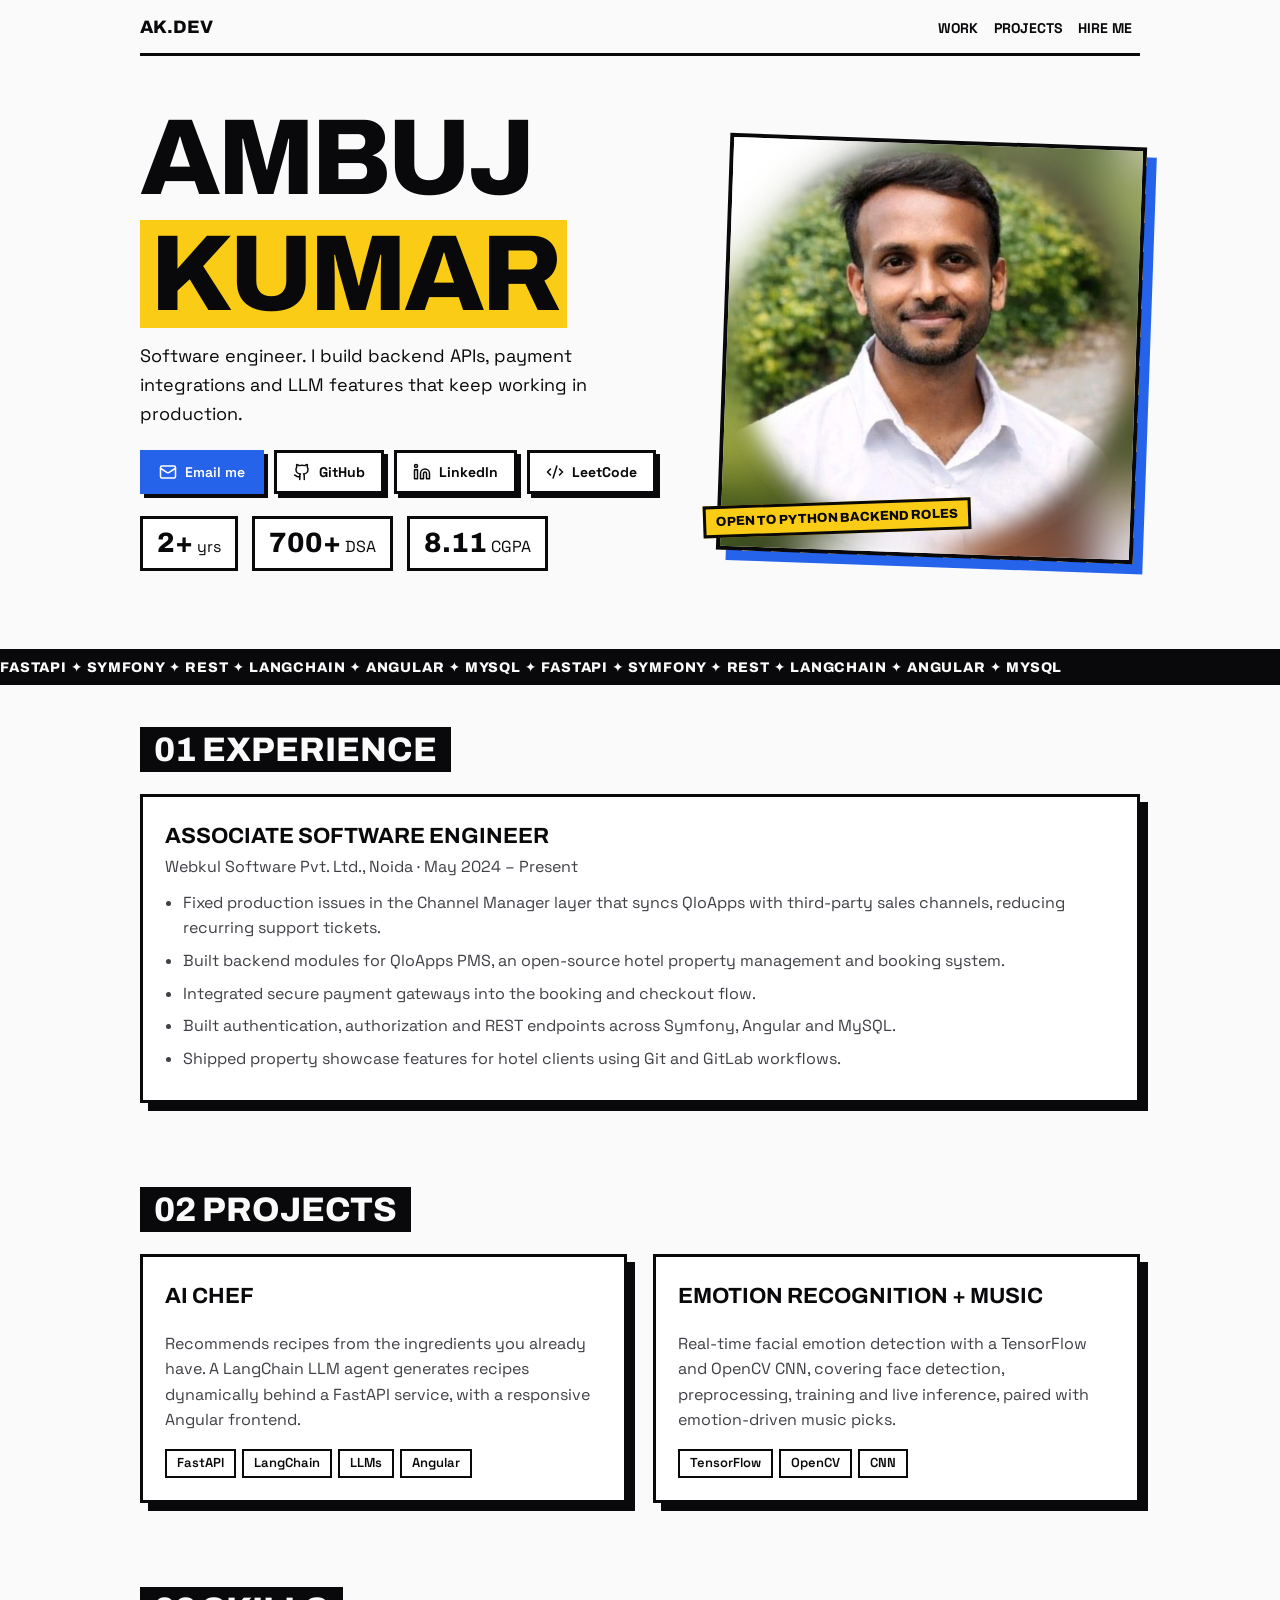
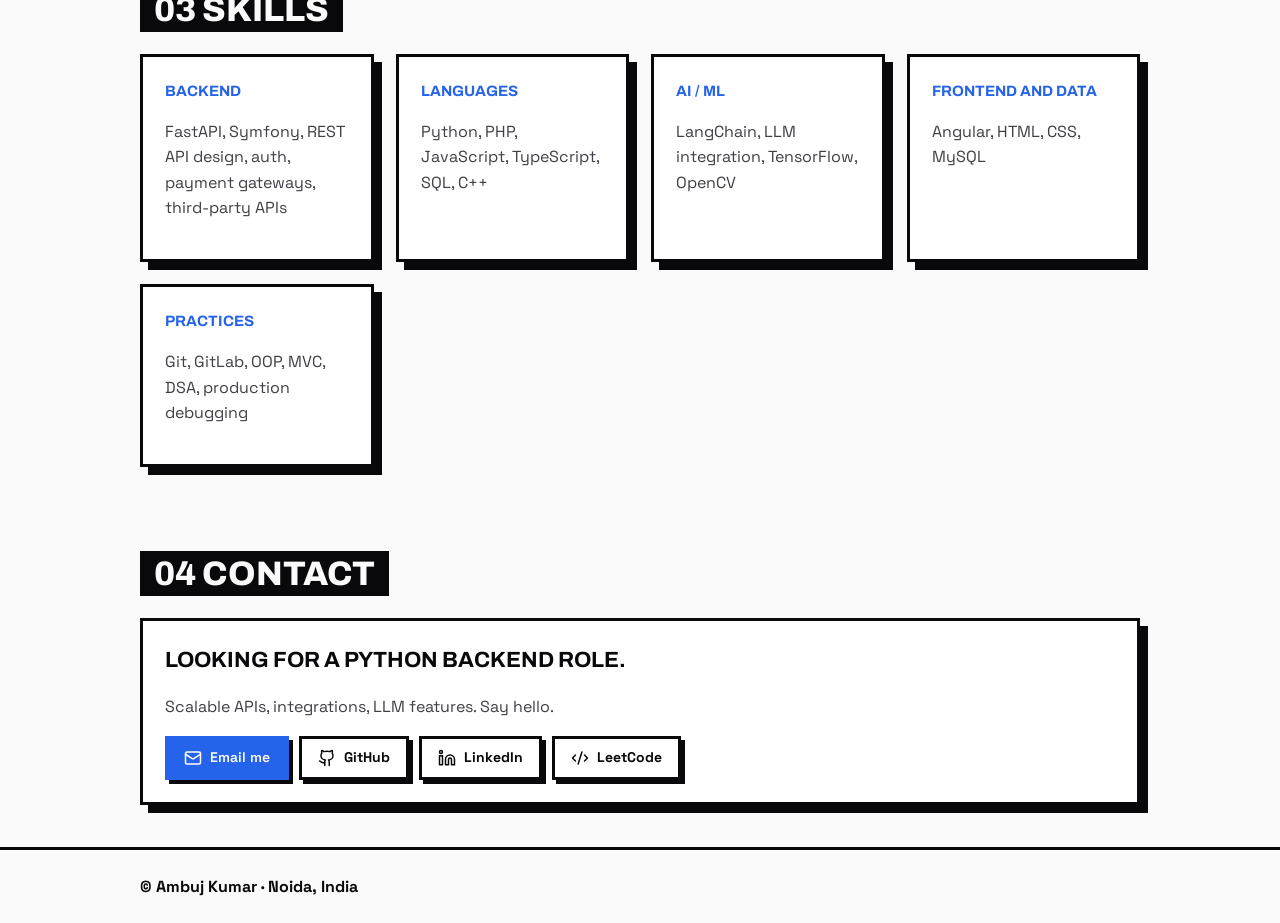
==== index.html @ 21d7652a "Add files via upload" ====
<!DOCTYPE html><html lang="en"><head><meta charset="utf-8"><meta name="viewport" content="width=device-width, initial-scale=1, viewport-fit=cover"><title>Ambuj Kumar · Software Engineer</title><meta name="description" content="Ambuj Kumar, software engineer. Python (FastAPI), Symfony, REST APIs and LLM integration. Open to Python backend roles."><meta property="og:title" content="Ambuj Kumar · Software Engineer"><meta property="og:description" content="Backend APIs that stay up. FastAPI, Symfony, payment integrations, LLM features."><meta property="og:type" content="website"><link rel="icon" href="data:image/svg+xml,%3Csvg xmlns=%27http://www.w3.org/2000/svg%27 viewBox=%270 0 32 32%27%3E%3Crect width=%2732%27 height=%2732%27 fill=%27%23FACC15%27/%3E%3Ctext x=%2716%27 y=%2723%27 font-size=%2720%27 font-weight=%27800%27 text-anchor=%27middle%27 font-family=%27Arial%27%3EAK%3C/text%3E%3C/svg%3E"><link rel="stylesheet" href="https://fonts.googleapis.com/css2?family=Archivo:wght@500;700;800&family=Space+Grotesk:wght@400;500;700&display=swap"><style>:root{--bg:#FAFAFA;--card:#FFFFFF;--line:#09090B;--t:#09090B;--m:#3F3F46;--a:#2563EB;--on:#FFFFFF;--y:#FACC15;--head:'Archivo',system-ui,sans-serif;--body:'Space Grotesk',system-ui,sans-serif;--r:0px;--rc:0px;color-scheme:light;box-sizing:border-box;padding-top:env(safe-area-inset-top,0px);padding-bottom:env(safe-area-inset-bottom,0px)}@media (prefers-color-scheme:dark){:root{--bg:#09090B;--card:#18181B;--line:#FAFAFA;--t:#FAFAFA;--m:#D4D4D8;--a:#60A5FA;--on:#09090B;--y:#FACC15;--head:'Archivo',system-ui,sans-serif;--body:'Space Grotesk',system-ui,sans-serif;--r:0px;--rc:0px;color-scheme:dark}}*{box-sizing:border-box}html{scroll-behavior:smooth}body{margin:0;background:var(--bg);color:var(--t);font:16px/1.6 var(--body)}
a{color:inherit}:focus-visible{outline:2px solid var(--a);outline-offset:3px}.w{max-width:var(--mw,1040px);margin:0 auto;padding:0 20px}
h1,h2,h3{font-family:var(--head);margin:0}.mt{color:var(--m)}.row{display:flex;gap:10px;flex-wrap:wrap}.lead{font-size:18px;max-width:540px;margin:14px 0 22px}
.btn{display:inline-flex;align-items:center;gap:8px;min-height:44px;padding:0 16px;border:1px solid var(--line);background:var(--card);color:var(--t);border-radius:var(--r,10px);text-decoration:none;font-size:14px;cursor:pointer;transition:border-color .2s,transform .2s}
.btn:hover{border-color:var(--a)}.btn.p{background:var(--a);color:var(--on);border-color:var(--a);font-weight:600}
.btn svg{width:18px;height:18px;fill:none;stroke:currentColor;stroke-width:2;stroke-linecap:round;stroke-linejoin:round}
.tg{display:flex;flex-wrap:wrap;gap:6px;margin-top:12px}.chip{font-size:13px;border:1px solid var(--line);border-radius:var(--rc,99px);padding:2px 10px;color:var(--m)}
ul{margin:10px 0 0;padding-left:18px}li{margin:7px 0;color:var(--m)}img.me{display:block;width:100%;aspect-ratio:1;object-fit:cover}
@media (prefers-reduced-motion:reduce){*{animation:none!important;transition:none!important;scroll-behavior:auto!important}}.btn{border-width:3px;font-weight:700;box-shadow:4px 4px 0 var(--line);transition:none}.btn:hover{transform:translate(-2px,-2px);box-shadow:6px 6px 0 var(--line)}.chip{border-width:2px;color:var(--t);font-weight:600}
.top{display:flex;justify-content:space-between;align-items:center;border-bottom:3px solid var(--line);min-height:56px;font:800 18px var(--head);text-transform:uppercase}.top a{font:700 14px var(--body);text-decoration:none;padding:12px 8px}
.hero{display:grid;grid-template-columns:1.3fr 1fr;gap:40px;align-items:center;padding:48px 0 56px}
h1{font-size:clamp(46px,9vw,108px);line-height:1;text-transform:uppercase;font-weight:800;letter-spacing:-.04em}h1 span{display:inline-block;margin-top:8px;background:var(--y);color:#09090B;padding:0 10px}
.ph{position:relative;transform:rotate(2deg)}.ph img{border:4px solid var(--line);box-shadow:10px 10px 0 var(--a)}.stk{position:absolute;left:-14px;bottom:20px;background:var(--y);color:#09090B;border:3px solid #09090B;font:800 13px var(--head);text-transform:uppercase;padding:6px 10px;transform:rotate(-4deg)}
.mq{background:var(--line);color:var(--bg);font:800 14px var(--head);text-transform:uppercase;padding:10px 0;overflow:hidden;white-space:nowrap;letter-spacing:.06em}
section{padding:42px 0}.sh{display:inline-block;background:var(--line);color:var(--bg);font:800 clamp(22px,4vw,34px) var(--head);text-transform:uppercase;padding:4px 14px;margin-bottom:22px}
.card{background:var(--card);border:3px solid var(--line);box-shadow:8px 8px 0 var(--line);padding:22px}.card h3{font-size:22px;text-transform:uppercase}.two{display:grid;grid-template-columns:1fr 1fr;gap:26px}
.sk{display:grid;grid-template-columns:repeat(auto-fit,minmax(230px,1fr));gap:22px}.sk h3{font-size:15px;color:var(--a);text-transform:uppercase}
.stats{display:flex;gap:14px;flex-wrap:wrap;margin:22px 0}.stats div{border:3px solid var(--line);background:var(--card);padding:8px 14px}.stats b{font:800 28px var(--head)}
footer{border-top:3px solid var(--line);padding:24px 0;font-weight:700}
@media (max-width:760px){.hero{grid-template-columns:1fr}.two{grid-template-columns:1fr}.ph{max-width:300px}}</style></head><body><svg width="0" height="0" style="position:absolute" aria-hidden="true"><symbol id="i-github" viewBox="0 0 24 24"><path d="M15 22v-4a4.8 4.8 0 0 0-1-3.5c3 0 6-2 6-5.5.08-1.25-.27-2.48-1-3.5.28-1.15.28-2.35 0-3.5 0 0-1 0-3 1.5-2.64-.5-5.36-.5-8 0C6 2 5 2 5 2c-.3 1.15-.3 2.35 0 3.5A5.4 5.4 0 0 0 4 9c0 3.5 3 5.5 6 5.5-.39.49-.68 1.05-.85 1.65S8.93 17.38 9 18v4"/><path d="M9 18c-4.51 2-5-2-7-2"/></symbol><symbol id="i-linkedin" viewBox="0 0 24 24"><path d="M16 8a6 6 0 0 1 6 6v7h-4v-7a2 2 0 0 0-2-2 2 2 0 0 0-2 2v7h-4v-7a6 6 0 0 1 6-6z"/><rect x="2" y="9" width="4" height="12"/><circle cx="4" cy="4" r="2"/></symbol><symbol id="i-mail" viewBox="0 0 24 24"><rect x="2" y="4" width="20" height="16" rx="2"/><path d="m22 7-8.97 5.7a1.94 1.94 0 0 1-2.06 0L2 7"/></symbol><symbol id="i-code" viewBox="0 0 24 24"><path d="m18 16 4-4-4-4"/><path d="m6 8-4 4 4 4"/><path d="m14.5 4-5 16"/></symbol></svg><div class="w"><div class="top"><span>AK.dev</span><span><a href="#e">Work</a><a href="#p">Projects</a><a href="#c">Hire me</a></span></div></div>
<div class="w"><div class="hero"><div><h1>Ambuj<br><span>Kumar</span></h1><p class="lead">Software engineer. I build backend APIs, payment integrations and LLM features that keep working in production.</p><div class="row"><a class="btn p" href="mailto:kumarambuj199@gmail.com"><svg aria-hidden="true"><use href="#i-mail"/></svg>Email me</a><a class="btn" href="https://github.com/Ambuj21"><svg aria-hidden="true"><use href="#i-github"/></svg>GitHub</a><a class="btn" href="https://www.linkedin.com/in/ambuj-kumar-3b5345197/"><svg aria-hidden="true"><use href="#i-linkedin"/></svg>LinkedIn</a><a class="btn" href="https://leetcode.com/Ambuj_12/"><svg aria-hidden="true"><use href="#i-code"/></svg>LeetCode</a></div>
<div class="stats"><div><b>2+</b> yrs</div><div><b>700+</b> DSA</div><div><b>8.11</b> CGPA</div></div></div>
<div class="ph"><img class="me" src="[data-uri]" alt="Ambuj Kumar"><div class="stk">Open to Python backend roles</div></div></div></div>
<div class="mq" aria-hidden="true">FastAPI ✦ Symfony ✦ REST ✦ LangChain ✦ Angular ✦ MySQL ✦ FastAPI ✦ Symfony ✦ REST ✦ LangChain ✦ Angular ✦ MySQL</div>
<div class="w"><section id="e"><div class="sh">01 Experience</div><div class="card"><h3>Associate Software Engineer</h3><div class="mt">Webkul Software Pvt. Ltd., Noida · May 2024 – Present</div><ul><li>Fixed production issues in the Channel Manager layer that syncs QloApps with third-party sales channels, reducing recurring support tickets.</li><li>Built backend modules for QloApps PMS, an open-source hotel property management and booking system.</li><li>Integrated secure payment gateways into the booking and checkout flow.</li><li>Built authentication, authorization and REST endpoints across Symfony, Angular and MySQL.</li><li>Shipped property showcase features for hotel clients using Git and GitLab workflows.</li></ul></div></section>
<section id="p"><div class="sh">02 Projects</div><div class="two"><article class="card"><h3>AI Chef</h3><p class="mt">Recommends recipes from the ingredients you already have. A LangChain LLM agent generates recipes dynamically behind a FastAPI service, with a responsive Angular frontend.</p><div class="tg"><span class="chip">FastAPI</span><span class="chip">LangChain</span><span class="chip">LLMs</span><span class="chip">Angular</span></div></article><article class="card"><h3>Emotion Recognition + Music</h3><p class="mt">Real-time facial emotion detection with a TensorFlow and OpenCV CNN, covering face detection, preprocessing, training and live inference, paired with emotion-driven music picks.</p><div class="tg"><span class="chip">TensorFlow</span><span class="chip">OpenCV</span><span class="chip">CNN</span></div></article></div></section>
<section><div class="sh">03 Skills</div><div class="sk"><div class="card"><h3>Backend</h3><p class="mt">FastAPI, Symfony, REST API design, auth, payment gateways, third-party APIs</p></div><div class="card"><h3>Languages</h3><p class="mt">Python, PHP, JavaScript, TypeScript, SQL, C++</p></div><div class="card"><h3>AI / ML</h3><p class="mt">LangChain, LLM integration, TensorFlow, OpenCV</p></div><div class="card"><h3>Frontend and data</h3><p class="mt">Angular, HTML, CSS, MySQL</p></div><div class="card"><h3>Practices</h3><p class="mt">Git, GitLab, OOP, MVC, DSA, production debugging</p></div></div></section>
<section id="c"><div class="sh">04 Contact</div><div class="card"><h3>Looking for a Python backend role.</h3><p class="mt">Scalable APIs, integrations, LLM features. Say hello.</p><div class="row"><a class="btn p" href="mailto:kumarambuj199@gmail.com"><svg aria-hidden="true"><use href="#i-mail"/></svg>Email me</a><a class="btn" href="https://github.com/Ambuj21"><svg aria-hidden="true"><use href="#i-github"/></svg>GitHub</a><a class="btn" href="https://www.linkedin.com/in/ambuj-kumar-3b5345197/"><svg aria-hidden="true"><use href="#i-linkedin"/></svg>LinkedIn</a><a class="btn" href="https://leetcode.com/Ambuj_12/"><svg aria-hidden="true"><use href="#i-code"/></svg>LeetCode</a></div></div></section></div><footer><div class="w">© Ambuj Kumar · Noida, India</div></footer></body></html>
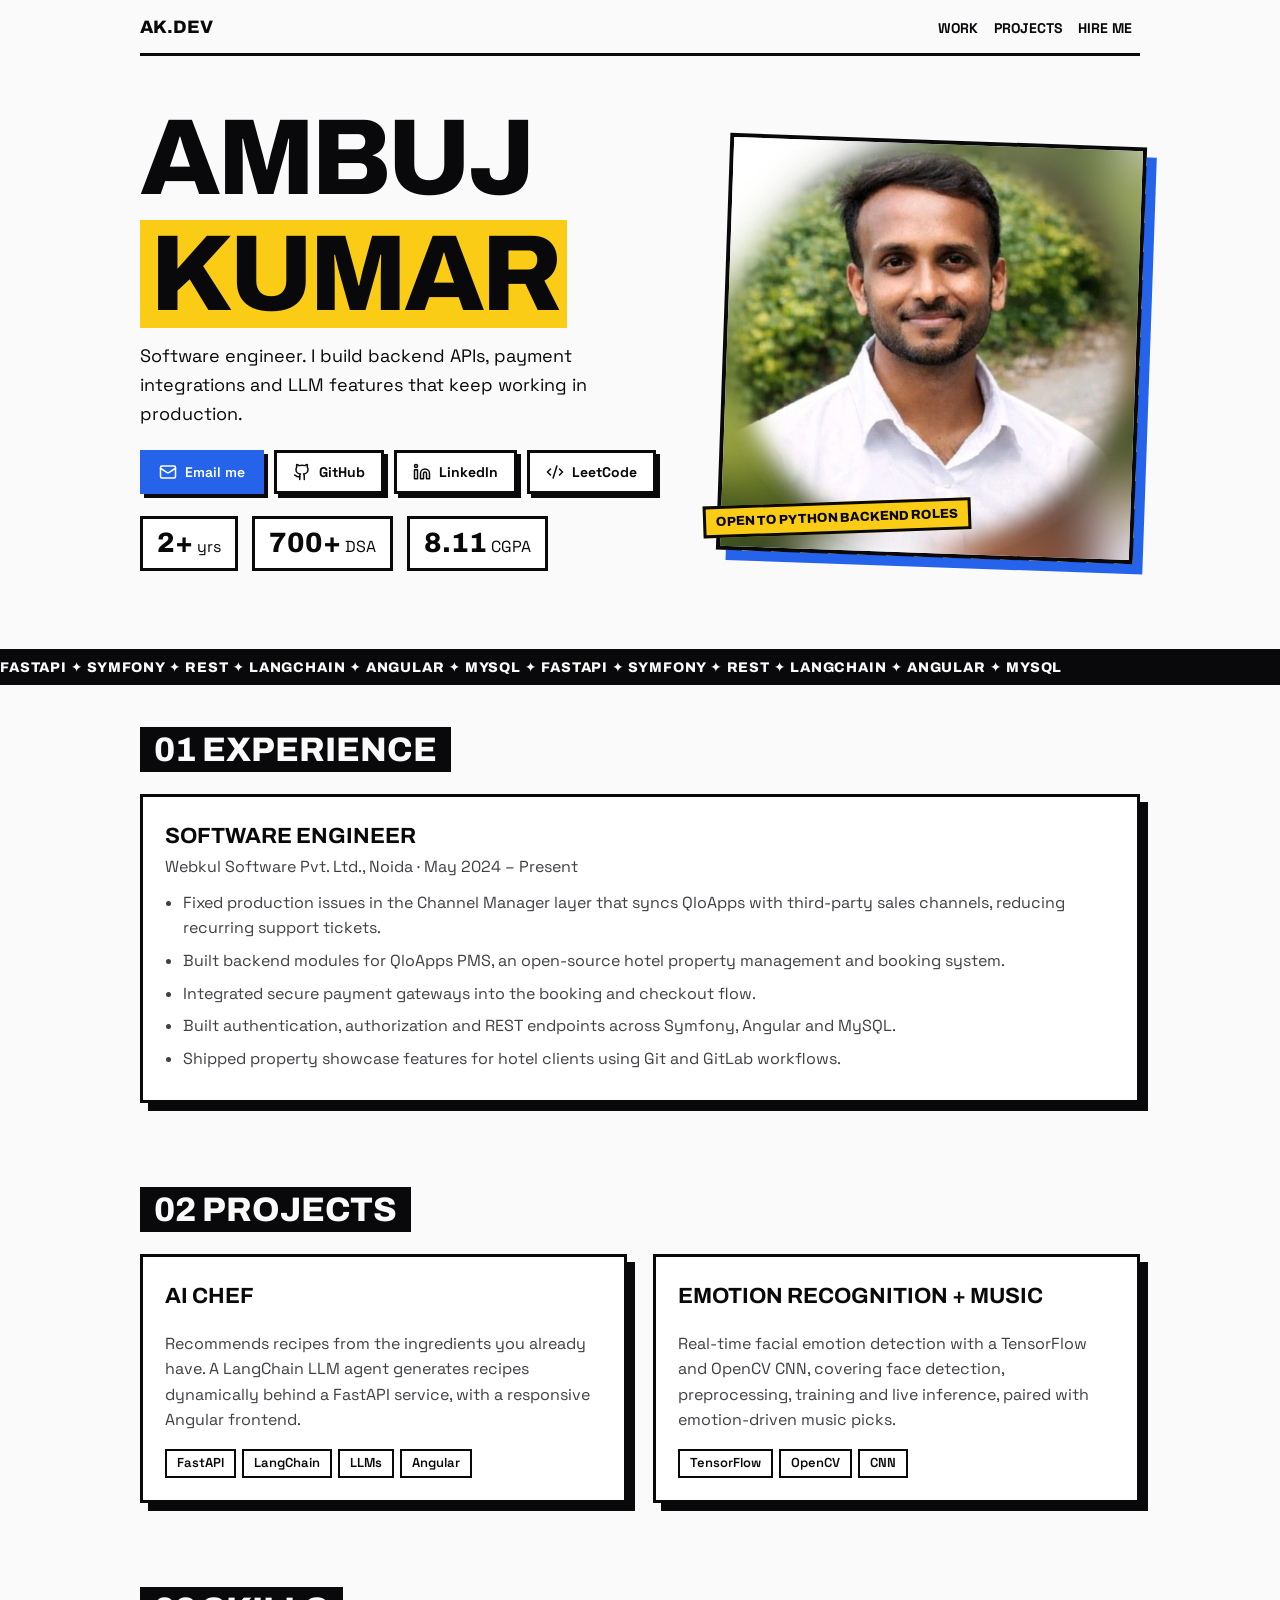
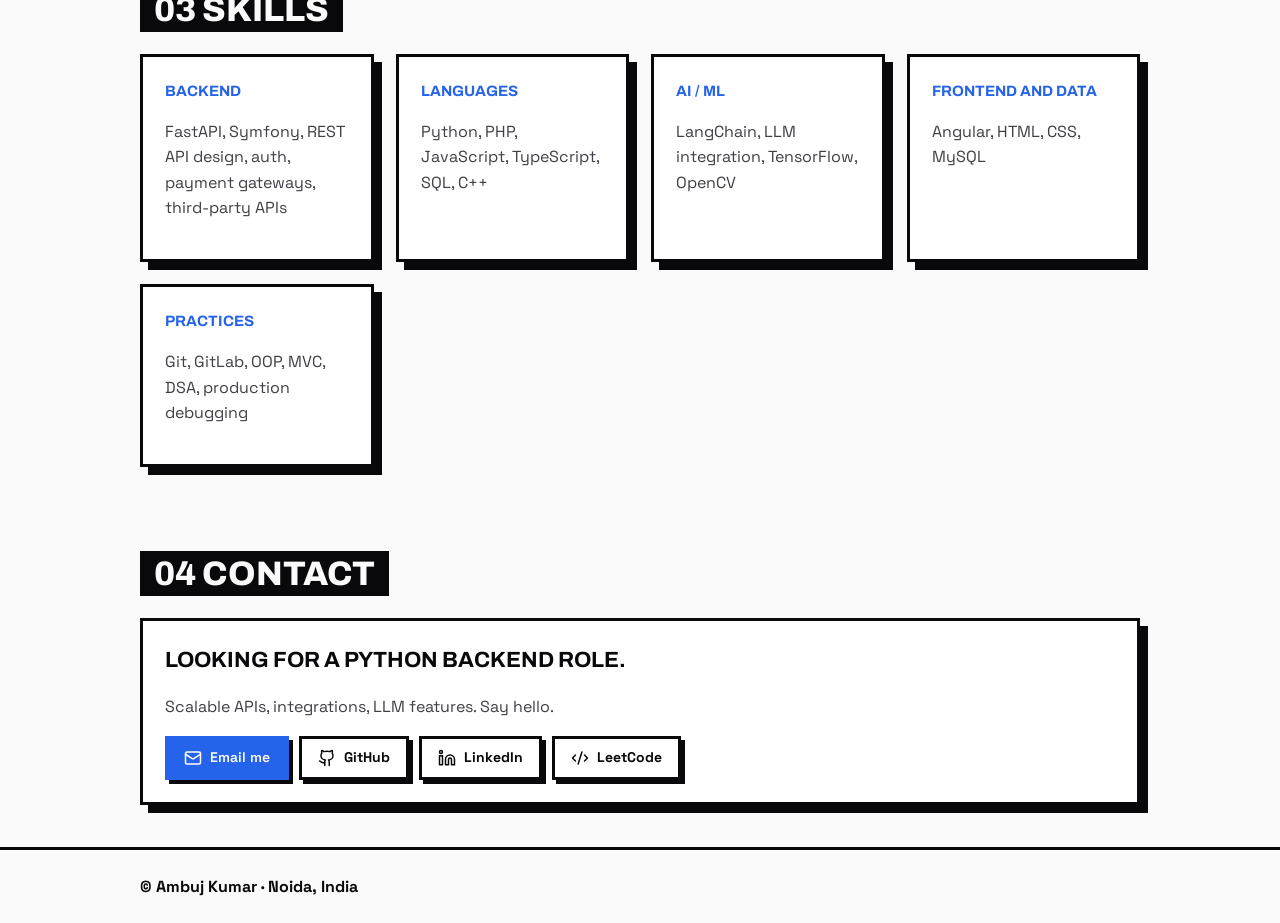
==== commit 8585f18a: "Associate Software Engineer changed" ====
--- a/index.html
+++ b/index.html
@@ -22,7 +22,7 @@
 <div class="stats"><div><b>2+</b> yrs</div><div><b>700+</b> DSA</div><div><b>8.11</b> CGPA</div></div></div>
 <div class="ph"><img class="me" src="[data-uri]" alt="Ambuj Kumar"><div class="stk">Open to Python backend roles</div></div></div></div>
 <div class="mq" aria-hidden="true">FastAPI ✦ Symfony ✦ REST ✦ LangChain ✦ Angular ✦ MySQL ✦ FastAPI ✦ Symfony ✦ REST ✦ LangChain ✦ Angular ✦ MySQL</div>
-<div class="w"><section id="e"><div class="sh">01 Experience</div><div class="card"><h3>Associate Software Engineer</h3><div class="mt">Webkul Software Pvt. Ltd., Noida · May 2024 – Present</div><ul><li>Fixed production issues in the Channel Manager layer that syncs QloApps with third-party sales channels, reducing recurring support tickets.</li><li>Built backend modules for QloApps PMS, an open-source hotel property management and booking system.</li><li>Integrated secure payment gateways into the booking and checkout flow.</li><li>Built authentication, authorization and REST endpoints across Symfony, Angular and MySQL.</li><li>Shipped property showcase features for hotel clients using Git and GitLab workflows.</li></ul></div></section>
+<div class="w"><section id="e"><div class="sh">01 Experience</div><div class="card"><h3>Software Engineer</h3><div class="mt">Webkul Software Pvt. Ltd., Noida · May 2024 – Present</div><ul><li>Fixed production issues in the Channel Manager layer that syncs QloApps with third-party sales channels, reducing recurring support tickets.</li><li>Built backend modules for QloApps PMS, an open-source hotel property management and booking system.</li><li>Integrated secure payment gateways into the booking and checkout flow.</li><li>Built authentication, authorization and REST endpoints across Symfony, Angular and MySQL.</li><li>Shipped property showcase features for hotel clients using Git and GitLab workflows.</li></ul></div></section>
 <section id="p"><div class="sh">02 Projects</div><div class="two"><article class="card"><h3>AI Chef</h3><p class="mt">Recommends recipes from the ingredients you already have. A LangChain LLM agent generates recipes dynamically behind a FastAPI service, with a responsive Angular frontend.</p><div class="tg"><span class="chip">FastAPI</span><span class="chip">LangChain</span><span class="chip">LLMs</span><span class="chip">Angular</span></div></article><article class="card"><h3>Emotion Recognition + Music</h3><p class="mt">Real-time facial emotion detection with a TensorFlow and OpenCV CNN, covering face detection, preprocessing, training and live inference, paired with emotion-driven music picks.</p><div class="tg"><span class="chip">TensorFlow</span><span class="chip">OpenCV</span><span class="chip">CNN</span></div></article></div></section>
 <section><div class="sh">03 Skills</div><div class="sk"><div class="card"><h3>Backend</h3><p class="mt">FastAPI, Symfony, REST API design, auth, payment gateways, third-party APIs</p></div><div class="card"><h3>Languages</h3><p class="mt">Python, PHP, JavaScript, TypeScript, SQL, C++</p></div><div class="card"><h3>AI / ML</h3><p class="mt">LangChain, LLM integration, TensorFlow, OpenCV</p></div><div class="card"><h3>Frontend and data</h3><p class="mt">Angular, HTML, CSS, MySQL</p></div><div class="card"><h3>Practices</h3><p class="mt">Git, GitLab, OOP, MVC, DSA, production debugging</p></div></div></section>
-<section id="c"><div class="sh">04 Contact</div><div class="card"><h3>Looking for a Python backend role.</h3><p class="mt">Scalable APIs, integrations, LLM features. Say hello.</p><div class="row"><a class="btn p" href="mailto:kumarambuj199@gmail.com"><svg aria-hidden="true"><use href="#i-mail"/></svg>Email me</a><a class="btn" href="https://github.com/Ambuj21"><svg aria-hidden="true"><use href="#i-github"/></svg>GitHub</a><a class="btn" href="https://www.linkedin.com/in/ambuj-kumar-3b5345197/"><svg aria-hidden="true"><use href="#i-linkedin"/></svg>LinkedIn</a><a class="btn" href="https://leetcode.com/Ambuj_12/"><svg aria-hidden="true"><use href="#i-code"/></svg>LeetCode</a></div></div></section></div><footer><div class="w">© Ambuj Kumar · Noida, India</div></footer></body></html>+<section id="c"><div class="sh">04 Contact</div><div class="card"><h3>Looking for a Python backend role.</h3><p class="mt">Scalable APIs, integrations, LLM features. Say hello.</p><div class="row"><a class="btn p" href="mailto:kumarambuj199@gmail.com"><svg aria-hidden="true"><use href="#i-mail"/></svg>Email me</a><a class="btn" href="https://github.com/Ambuj21"><svg aria-hidden="true"><use href="#i-github"/></svg>GitHub</a><a class="btn" href="https://www.linkedin.com/in/ambuj-kumar-3b5345197/"><svg aria-hidden="true"><use href="#i-linkedin"/></svg>LinkedIn</a><a class="btn" href="https://leetcode.com/Ambuj_12/"><svg aria-hidden="true"><use href="#i-code"/></svg>LeetCode</a></div></div></section></div><footer><div class="w">© Ambuj Kumar · Noida, India</div></footer></body></html>
